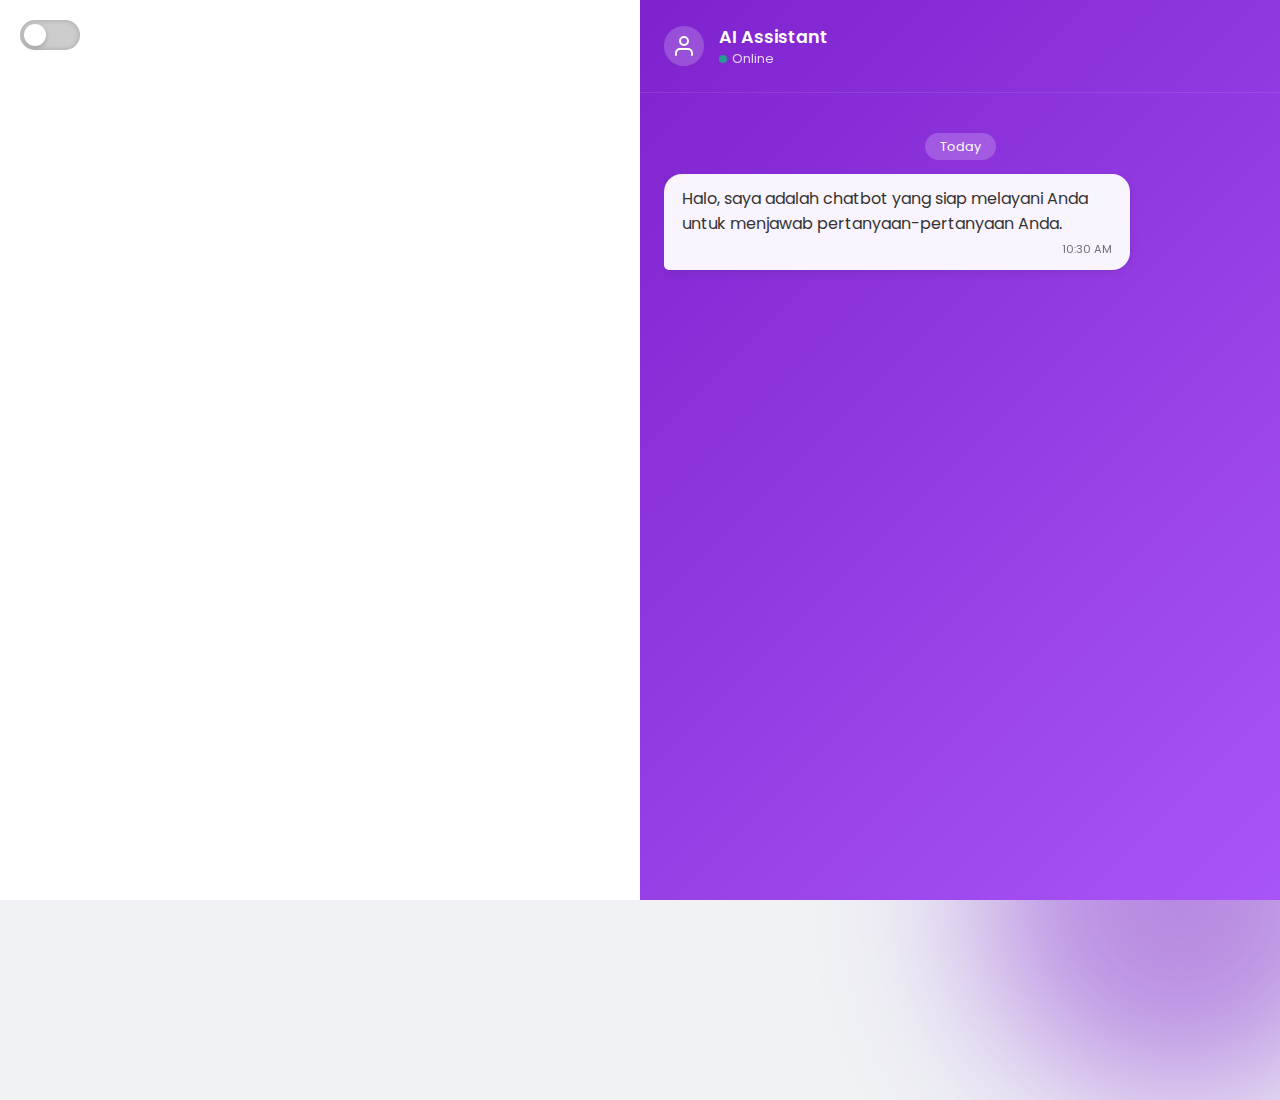
==== index.html @ d6a4fe40 "index.html" ====
<!DOCTYPE html>
<html lang="en">
<head>
    <meta charset="UTF-8">
    <meta name="viewport" content="width=device-width, initial-scale=1.0">
    <title>Modern AI ChatBot</title>
    <link rel="stylesheet" href="public/css/chatbot.css">
    <link href="https://fonts.googleapis.com/css2?family=Poppins:wght@300;400;500;600;700&display=swap" rel="stylesheet">
</head>
<body class="light-mode">
    <!-- Background decorations -->
    <div class="bg-decoration-1"></div>
    <div class="bg-decoration-2"></div>
    <div class="bg-decoration-3"></div>
    
    <div class="container">
        <div class="left-panel">
            <!-- Left panel content (hidden on mobile) -->
            <div class="theme-toggle-container">
                <label class="theme-toggle">
                    <input type="checkbox" id="theme-toggle">
                    <span class="slider round"></span>
                </label>
            </div>
            
            <div class="chatbot-title">
                <h1>ChatBot</h1>
                <p>Integrated With <span class="ai-text">AI</span></p>
                <div class="title-decoration"></div>
            </div>
            
            <div class="navigation-buttons">
                <button class="nav-button">Apa itu RPL?</button>
                <button class="nav-button">Daftar Guru RPL</button>
                <button class="nav-button">Apa Saja Materi Yang Ada Di RPL</button>
                <button class="nav-button more-button">
                    <svg xmlns="http://www.w3.org/2000/svg" width="20" height="20" viewBox="0 0 24 24" fill="none" stroke="currentColor" stroke-width="2" stroke-linecap="round" stroke-linejoin="round">
                        <circle cx="12" cy="12" r="1"></circle>
                        <circle cx="19" cy="12" r="1"></circle>
                        <circle cx="5" cy="12" r="1"></circle>
                    </svg>
                </button>
            </div>
            
            <div class="search-container">
                <input type="text" class="search-input" placeholder="Ketik Sesuatu...">
                <button class="search-button">
                    <svg xmlns="http://www.w3.org/2000/svg" width="20" height="20" viewBox="0 0 24 24" fill="none" stroke="currentColor" stroke-width="2" stroke-linecap="round" stroke-linejoin="round">
                        <circle cx="11" cy="11" r="8"></circle>
                        <line x1="21" y1="21" x2="16.65" y2="16.65"></line>
                    </svg>
                </button>
            </div>
            
            <div class="back-button" id="desktop-back">
                <svg xmlns="http://www.w3.org/2000/svg" width="20" height="20" viewBox="0 0 24 24" fill="none" stroke="currentColor" stroke-width="2" stroke-linecap="round" stroke-linejoin="round">
                    <line x1="19" y1="12" x2="5" y2="12"></line>
                    <polyline points="12 19 5 12 12 5"></polyline>
                </svg>
                <span>Back To home page</span>
            </div>
            
            <div class="decoration-triangle"></div>
            <div class="decoration-circle"></div>
            <div class="decoration-dots"></div>
        </div>
        
        <div class="right-panel">
            <!-- Mobile back button (only visible on mobile) -->
            <div class="mobile-back-button" id="mobile-back">
                <svg xmlns="http://www.w3.org/2000/svg" width="20" height="20" viewBox="0 0 24 24" fill="none" stroke="white" stroke-width="2" stroke-linecap="round" stroke-linejoin="round">
                    <line x1="19" y1="12" x2="5" y2="12"></line>
                    <polyline points="12 19 5 12 12 5"></polyline>
                </svg>
                <!-- <span>AI Assistant</span> -->
            </div>
            
            <div class="chat-header">
                <div class="chat-avatar">
                    <svg xmlns="http://www.w3.org/2000/svg" width="24" height="24" viewBox="0 0 24 24" fill="none" stroke="currentColor" stroke-width="2" stroke-linecap="round" stroke-linejoin="round">
                        <path d="M20 21v-2a4 4 0 0 0-4-4H8a4 4 0 0 0-4 4v2"></path>
                        <circle cx="12" cy="7" r="4"></circle>
                    </svg>
                </div>
                <div class="chat-info">
                    <div class="chat-name">AI Assistant</div>
                    <div class="chat-status">Online</div>
                </div>
            </div>
            
            <div class="chat-container">
                <div class="chat-date-divider">
                    <span>Today</span>
                </div>
                
                <div class="chat-messages" id="chat-messages">
                    <!-- Example message (will be added by JS) -->
                    <div class="message bot-message">
                        Halo, saya adalah chatbot yang siap melayani Anda untuk menjawab pertanyaan-pertanyaan Anda.
                        <div class="message-time">10:30 AM</div>
                    </div>
                </div>
                
                <div class="chat-input-container">
                    <button class="chat-option-button">
                        <svg xmlns="http://www.w3.org/2000/svg" width="20" height="20" viewBox="0 0 24 24" fill="none" stroke="currentColor" stroke-width="2" stroke-linecap="round" stroke-linejoin="round">
                            <circle cx="12" cy="12" r="10"></circle>
                            <path d="M12 8v8"></path>
                            <path d="M8 12h8"></path>
                        </svg>
                    </button>
                    <input type="text" id="mobile-user-input" class="chat-input" placeholder="Ketik Sesuatu...">
                    <button id="mobile-send-button" class="send-button">
                        <svg xmlns="http://www.w3.org/2000/svg" width="20" height="20" viewBox="0 0 24 24" fill="none" stroke="currentColor" stroke-width="2" stroke-linecap="round" stroke-linejoin="round">
                            <line x1="22" y1="2" x2="11" y2="13"></line>
                            <polygon points="22 2 15 22 11 13 2 9 22 2"></polygon>
                        </svg>
                    </button>
                </div>
            </div>
            
            <div class="chat-decoration-1"></div>
            <div class="chat-decoration-2"></div>
        </div>
    </div>
    
    <script src="public/js/script.js"></script>
    <script src="public/js/chatbot.js"></script>
</body>
</html>
---- public/css/chatbot.css ----
* {
    margin: 0;
    padding: 0;
    box-sizing: border-box;
    font-family: 'Poppins', sans-serif;
}

:root {
    --light-bg: #f0f2f5;
    --dark-bg: #121212;
    --light-panel: #ffffff;
    --dark-panel: #1e1e1e;
    --purple-primary: #7e22ce;
    --purple-secondary: #a855f7;
    --purple-light: #c084fc;
    --purple-dark: #581c87;
    --purple-gradient: linear-gradient(135deg, #7e22ce 0%, #a855f7 100%);
    --light-text: #333333;
    --dark-text: #f5f5f5;
    --light-border: #e2e8f0;
    --dark-border: #2d3748;
    --transition-speed: 0.3s;
    --shadow-light: 0 4px 20px rgba(0, 0, 0, 0.08);
    --shadow-dark: 0 4px 20px rgba(0, 0, 0, 0.25);
    --glass-bg: rgba(255, 255, 255, 0.1);
    --glass-border: rgba(255, 255, 255, 0.2);
}

body {
    height: 100vh;
    transition: background-color var(--transition-speed);
    overflow: hidden;
    position: relative;
}

body.light-mode {
    background-color: var(--light-bg);
    color: var(--light-text);
}

body.dark-mode {
    background-color: var(--dark-bg);
    color: var(--dark-text);
}

/* Background Decorations */
.bg-decoration-1,
.bg-decoration-2,
.bg-decoration-3 {
    position: absolute;
    border-radius: 50%;
    filter: blur(80px);
    z-index: -1;
    opacity: 0.5;
    transition: all var(--transition-speed);
}

.bg-decoration-1 {
    width: 300px;
    height: 300px;
    top: -100px;
    left: -100px;
    background: var(--purple-light);
}

.bg-decoration-2 {
    width: 400px;
    height: 400px;
    bottom: -200px;
    right: -100px;
    background: var(--purple-primary);
}

.bg-decoration-3 {
    width: 250px;
    height: 250px;
    top: 50%;
    left: 50%;
    transform: translate(-50%, -50%);
    background: var(--purple-secondary);
    opacity: 0.2;
}

body.dark-mode .bg-decoration-1,
body.dark-mode .bg-decoration-2,
body.dark-mode .bg-decoration-3 {
    opacity: 0.2;
}

.container {
    display: flex;
    height: 100vh;
    overflow: hidden;
    position: relative;
    z-index: 1;
}

/* Left Panel Styles */
.left-panel {
    width: 50%;
    padding: 2rem;
    position: relative;
    display: flex;
    flex-direction: column;
    transition: all var(--transition-speed);
    overflow: hidden;
}

body.light-mode .left-panel {
    background-color: var(--light-panel);
    box-shadow: var(--shadow-light);
}

body.dark-mode .left-panel {
    background-color: var(--dark-panel);
    box-shadow: var(--shadow-dark);
}

/* Theme Toggle */
.theme-toggle-container {
    position: absolute;
    top: 20px;
    left: 20px;
    z-index: 10;
}

.theme-toggle {
    position: relative;
    display: inline-block;
    width: 60px;
    height: 30px;
}

.theme-toggle input {
    opacity: 0;
    width: 0;
    height: 0;
}

.slider {
    position: absolute;
    cursor: pointer;
    top: 0;
    left: 0;
    right: 0;
    bottom: 0;
    background-color: #ccc;
    transition: .4s;
    box-shadow: inset 0 0 5px rgba(0, 0, 0, 0.2);
}

.slider:before {
    position: absolute;
    content: "";
    height: 22px;
    width: 22px;
    left: 4px;
    bottom: 4px;
    background-color: white;
    transition: .4s;
    box-shadow: 0 2px 5px rgba(0, 0, 0, 0.2);
}

input:checked + .slider {
    background-color: var(--purple-primary);
}

input:checked + .slider:before {
    transform: translateX(30px);
}

.slider.round {
    border-radius: 34px;
}

.slider.round:before {
    border-radius: 50%;
}

/* Chatbot Title */
.chatbot-title {
    margin-top: 60px;
    text-align: center;
    margin-bottom: 2.5rem;
    position: relative;
    animation: fadeIn 1s ease-in-out;
}

.chatbot-title h1 {
    font-size: 3rem;
    font-weight: 700;
    margin-bottom: 0.5rem;
    background: var(--purple-gradient);
    -webkit-background-clip: text;
    background-clip: text;
    color: transparent;
    text-shadow: 0 2px 10px rgba(126, 34, 206, 0.2);
}

.chatbot-title p {
    font-size: 1.2rem;
    font-weight: 300;
}

.ai-text {
    color: var(--purple-primary);
    font-weight: 600;
}

.title-decoration {
    width: 80px;
    height: 4px;
    background: var(--purple-gradient);
    margin: 15px auto 0;
    border-radius: 2px;
}

/* Navigation Buttons */
.navigation-buttons {
    display: flex;
    flex-wrap: wrap;
    gap: 10px;
    margin-bottom: 2rem;
    justify-content: center;
}

.nav-button {
    padding: 10px 18px;
    border-radius: 20px;
    border: none;
    font-weight: 500;
    cursor: pointer;
    transition: all 0.3s ease;
    box-shadow: 0 2px 5px rgba(0, 0, 0, 0.05);
}

body.light-mode .nav-button {
    background-color: #f5f7fa;
    color: var(--light-text);
    border: 1px solid var(--light-border);
}

body.dark-mode .nav-button {
    background-color: #2d3748;
    color: var(--dark-text);
    border: 1px solid var(--dark-border);
}

.nav-button:hover, .nav-button.active {
    background: var(--purple-gradient);
    color: white;
    transform: translateY(-2px);
    box-shadow: 0 5px 15px rgba(126, 34, 206, 0.3);
    border-color: transparent;
}

.more-button {
    width: 40px;
    height: 40px;
    border-radius: 50%;
    display: flex;
    align-items: center;
    justify-content: center;
    padding: 0;
}

/* Search Container */
.search-container {
    display: flex;
    margin-bottom: 2rem;
    position: relative;
    animation: slideIn 0.5s ease-in-out;
}

.search-input {
    width: 100%;
    padding: 14px 45px 14px 20px;
    border-radius: 25px;
    border: none;
    font-size: 1rem;
    transition: all 0.3s ease;
    box-shadow: 0 2px 10px rgba(0, 0, 0, 0.05);
}

body.light-mode .search-input {
    background-color: #f5f7fa;
    color: var(--light-text);
    border: 1px solid var(--light-border);
}

body.dark-mode .search-input {
    background-color: #2d3748;
    color: var(--dark-text);
    border: 1px solid var(--dark-border);
}

.search-input:focus {
    outline: none;
    box-shadow: 0 0 0 2px var(--purple-light);
    transform: translateY(-2px);
}

.search-button {
    position: absolute;
    right: 15px;
    top: 50%;
    transform: translateY(-50%);
    background: none;
    border: none;
    cursor: pointer;
    color: inherit;
    transition: all 0.3s ease;
}

.search-button:hover {
    color: var(--purple-primary);
}

/* Features Container */
.features-container {
    display: flex;
    justify-content: space-between;
    margin-bottom: 2rem;
    gap: 15px;
}

.feature-card {
    flex: 1;
    padding: 15px;
    border-radius: 15px;
    display: flex;
    flex-direction: column;
    align-items: center;
    justify-content: center;
    text-align: center;
    transition: all 0.3s ease;
    cursor: pointer;
}

body.light-mode .feature-card {
    background-color: #f5f7fa;
    border: 1px solid var(--light-border);
}

body.dark-mode .feature-card {
    background-color: #2d3748;
    border: 1px solid var(--dark-border);
}

.feature-card:hover {
    transform: translateY(-5px);
    box-shadow: 0 10px 20px rgba(0, 0, 0, 0.1);
    background: var(--purple-gradient);
    color: white;
    border-color: transparent;
}

.feature-icon {
    font-size: 1.5rem;
    margin-bottom: 8px;
}

.feature-text {
    font-size: 0.85rem;
    font-weight: 500;
}

/* Back Button */
.back-button {
    display: flex;
    align-items: center;
    gap: 10px;
    cursor: pointer;
    transition: all 0.3s ease;
    margin-top: auto;
    animation: fadeIn 1s ease-in-out;
    padding: 10px;
    border-radius: 10px;
    width: fit-content;
}

body.light-mode .back-button {
    background-color: #f5f7fa;
    border: 1px solid var(--light-border);
}

body.dark-mode .back-button {
    background-color: #2d3748;
    border: 1px solid var(--dark-border);
}

.back-button:hover {
    color: var(--purple-primary);
    transform: translateX(-5px);
    box-shadow: 0 2px 10px rgba(0, 0, 0, 0.1);
}

/* Decoration Elements */
.decoration-triangle {
    position: absolute;
    bottom: 0;
    left: 0;
    width: 150px;
    height: 150px;
    background: var(--purple-gradient);
    clip-path: polygon(0 100%, 100% 100%, 0 0);
    z-index: -1;
    opacity: 0.8;
}

.decoration-circle {
    position: absolute;
    top: 20%;
    right: 10%;
    width: 100px;
    height: 100px;
    border-radius: 50%;
    background: var(--purple-gradient);
    opacity: 0.1;
    z-index: -1;
}

.decoration-dots {
    position: absolute;
    bottom: 20%;
    right: 15%;
    width: 120px;
    height: 60px;
    background-image: radial-gradient(circle, var(--purple-primary) 2px, transparent 2px);
    background-size: 15px 15px;
    opacity: 0.2;
    z-index: -1;
}

/* Right Panel Styles */
.right-panel {
    width: 50%;
    background: var(--purple-gradient);
    display: flex;
    flex-direction: column;
    position: relative;
    overflow: hidden;
}

.chat-header {
    display: flex;
    align-items: center;
    padding: 1.5rem;
    border-bottom: 1px solid rgba(255, 255, 255, 0.1);
    color: white;
}

.chat-avatar {
    width: 40px;
    height: 40px;
    border-radius: 50%;
    background-color: rgba(255, 255, 255, 0.2);
    display: flex;
    align-items: center;
    justify-content: center;
    margin-right: 15px;
}

.chat-info {
    flex: 1;
}

.chat-name {
    font-weight: 600;
    font-size: 1.1rem;
}

.chat-status {
    font-size: 0.8rem;
    opacity: 0.8;
    display: flex;
    align-items: center;
}

.chat-status::before {
    content: "";
    display: inline-block;
    width: 8px;
    height: 8px;
    background-color: #10b981;
    border-radius: 50%;
    margin-right: 5px;
}

.chat-container {
    flex: 1;
    display: flex;
    flex-direction: column;
    padding: 1.5rem;
    overflow: hidden;
    position: relative;
}

.chat-date-divider {
    text-align: center;
    margin: 1rem 0;
    position: relative;
}

.chat-date-divider span {
    background-color: rgba(255, 255, 255, 0.2);
    color: white;
    font-size: 0.8rem;
    padding: 5px 15px;
    border-radius: 15px;
}

.chat-messages {
    flex: 1;
    overflow-y: auto;
    padding-right: 10px;
    display: flex;
    flex-direction: column;
    gap: 15px;
    scrollbar-width: thin;
    scrollbar-color: rgba(255, 255, 255, 0.3) transparent;
}

.chat-messages::-webkit-scrollbar {
    width: 5px;
}

.chat-messages::-webkit-scrollbar-track {
    background: transparent;
}

.chat-messages::-webkit-scrollbar-thumb {
    background-color: rgba(255, 255, 255, 0.3);
    border-radius: 10px;
}

.message {
    max-width: 80%;
    padding: 12px 18px;
    border-radius: 18px;
    animation: messageAppear 0.3s ease-in-out;
    word-wrap: break-word;
    position: relative;
    box-shadow: 0 2px 10px rgba(0, 0, 0, 0.1);
}

.bot-message {
    align-self: flex-start;
    background-color: rgba(255, 255, 255, 0.95);
    color: #333;
    border-bottom-left-radius: 5px;
}

.user-message {
    align-self: flex-end;
    background-color: rgba(0, 0, 0, 0.3);
    color: white;
    border-bottom-right-radius: 5px;
}

.message-time {
    font-size: 0.7rem;
    opacity: 0.7;
    margin-top: 5px;
    text-align: right;
}

.chat-input-container {
    display: flex;
    margin-top: 1rem;
    position: relative;
    background-color: rgba(255, 255, 255, 0.1);
    border-radius: 25px;
    padding: 5px;
    backdrop-filter: blur(10px);
    border: 1px solid rgba(255, 255, 255, 0.2);
}

.chat-option-button {
    background: none;
    border: none;
    color: white;
    padding: 10px;
    cursor: pointer;
    border-radius: 50%;
    transition: all 0.3s ease;
}

.chat-option-button:hover {
    background-color: rgba(255, 255, 255, 0.2);
}

.chat-input {
    flex: 1;
    padding: 10px 15px;
    border: none;
    background: none;
    color: white;
    font-size: 1rem;
}

.chat-input::placeholder {
    color: rgba(255, 255, 255, 0.7);
}

.chat-input:focus {
    outline: none;
}

.send-button {
    background: white;
    border: none;
    width: 40px;
    height: 40px;
    border-radius: 50%;
    display: flex;
    align-items: center;
    justify-content: center;
    cursor: pointer;
    color: var(--purple-primary);
    transition: all 0.3s ease;
    box-shadow: 0 2px 5px rgba(0, 0, 0, 0.1);
}

.send-button:hover {
    transform: scale(1.1);
    box-shadow: 0 5px 15px rgba(0, 0, 0, 0.2);
}

.send-button svg {
    transform: rotate(45deg);
}

/* Chat Decorations */
.chat-decoration-1,
.chat-decoration-2 {
    position: absolute;
    z-index: -1;
    opacity: 0.1;
}

.chat-decoration-1 {
    top: 10%;
    right: 10%;
    width: 150px;
    height: 150px;
    border-radius: 30% 70% 70% 30% / 30% 30% 70% 70%;
    background-color: white;
    animation: float 8s ease-in-out infinite;
}

.chat-decoration-2 {
    bottom: 15%;
    left: 5%;
    width: 100px;
    height: 100px;
    border-radius: 60% 40% 30% 70% / 60% 30% 70% 40%;
    background-color: white;
    animation: float 6s ease-in-out infinite alternate;
}

/* Typing Indicator */
.typing-indicator {
    display: flex;
    align-items: center;
    gap: 5px;
    padding: 12px 18px;
    background-color: rgba(255, 255, 255, 0.95);
    border-radius: 18px;
    border-bottom-left-radius: 5px;
    align-self: flex-start;
    animation: messageAppear 0.3s ease-in-out;
    box-shadow: 0 2px 10px rgba(0, 0, 0, 0.1);
}

.typing-dot {
    width: 8px;
    height: 8px;
    background-color: var(--purple-primary);
    border-radius: 50%;
    animation: typingAnimation 1s infinite ease-in-out;
}

.typing-dot:nth-child(1) {
    animation-delay: 0s;
}

.typing-dot:nth-child(2) {
    animation-delay: 0.2s;
}

.typing-dot:nth-child(3) {
    animation-delay: 0.4s;
}

/* Mobile back button */
.mobile-back-button {
    display: none;
    align-items: center;
    gap: 10px;
    padding: 15px;
    color: white;
    font-weight: 500;
    cursor: pointer;
    position: absolute;
    top: 0;
    left: 0;
    z-index: 20;
}

.mobile-back-button svg {
    width: 20px;
    height: 20px;
}

/* Animations */
@keyframes fadeIn {
    from {
        opacity: 0;
    }
    to {
        opacity: 1;
    }
}

@keyframes slideIn {
    from {
        transform: translateY(20px);
        opacity: 0;
    }
    to {
        transform: translateY(0);
        opacity: 1;
    }
}

@keyframes messageAppear {
    from {
        transform: translateY(10px);
        opacity: 0;
    }
    to {
        transform: translateY(0);
        opacity: 1;
    }
}

@keyframes typingAnimation {
    0%, 100% {
        transform: translateY(0);
    }
    50% {
        transform: translateY(-5px);
    }
}

@keyframes float {
    0% {
        transform: translate(0, 0) rotate(0deg);
    }
    50% {
        transform: translate(15px, 15px) rotate(5deg);
    }
    100% {
        transform: translate(0, 0) rotate(0deg);
    }
}

/* Responsive Design */
@media (min-width: 1024px) {
    .chat-input-container {
      display: none;
    }
  }

@media (max-width: 1200px) {
    .chatbot-title h1 {
        font-size: 2.5rem;
    }
    
    .features-container {
        flex-wrap: wrap;
    }
    
    .feature-card {
        min-width: 120px;
    }

    .chat-input-container {
        display: hidden;
    }
}

/* Mobile Responsive Design */
@media (max-width: 992px) {
    .container {
        flex-direction: column;
    }
    
    body {
        background: var(--purple-gradient);
        overflow: hidden;
    }
    
    .left-panel {
        display: none; /* Hide the left panel completely on mobile */
    }
    
    .right-panel {
        width: 100%;
        height: 100vh;
        box-shadow: none;
    }
    
    /* Show mobile back button */
    .mobile-back-button {
        display: flex;
        top: 15px;
        left: 15px;
    }
    
    /* Adjust chat header to center it more like the prototype */
    .chat-header {
        padding: 1rem 1rem 1rem 60px;
        justify-content: center;
        border-bottom: none;
    }
    
    .chat-container {
        padding: 1rem;
        height: calc(100vh - 70px);
        justify-content: flex-end;
    }
    
    .chat-input-container {
        position: fixed;
        bottom: 15px;
        left: 15px;
        right: 15px;
        background-color: rgba(60, 13, 94, 0.3);
        backdrop-filter: blur(10px);
        border: 1px solid rgba(255, 255, 255, 0.1);
        box-shadow: 0 5px 15px rgba(0, 0, 0, 0.2);
        z-index: 100;
        display: flex;
    }
    
    .chat-input {
        flex: 1;
        background-color: rgba(60, 13, 94, 0.6);
        border-radius: 20px;
        color: white;
        padding: 12px 20px;
        margin-right: 8px;
    }
    
    .chat-input::placeholder {
        color: rgba(255, 255, 255, 0.6);
    }
    
    .send-button {
        min-width: 40px;
        background-color: white;
        color: var(--purple-primary);
    }
    
    .chat-messages {
        padding-bottom: 70px; /* Make room for fixed input container */
        gap: 20px;
    }
    
    /* Adjust message bubbles to match the prototype */
    .bot-message {
        background-color: rgba(255, 255, 255, 0.9);
        border-radius: 15px;
        border-bottom-left-radius: 5px;
        max-width: 85%;
        box-shadow: 0 2px 10px rgba(0, 0, 0, 0.1);
    }
    
    .user-message {
        background-color: rgba(60, 13, 94, 0.6);
        border-radius: 15px;
        border-bottom-right-radius: 5px;
        max-width: 85%;
    }
}

/* iPhone and smaller devices - further refinements */
@media (max-width: 576px) {
    .mobile-back-button {
        padding: 12px;
        top: 10px;
        left: 10px;
    }
    
    .chat-header {
        padding: 0.75rem 0.75rem 0.75rem 50px;
    }
    
    .chat-input-container {
        bottom: 10px;
        left: 10px;
        right: 10px;
        padding: 6px 10px;
    }
    
    .chat-input {
        padding: 10px 15px;
        font-size: 0.95rem;
    }
    
    .send-button {
        width: 40px;
        height: 40px;
        min-width: 40px;
    }
    
    /* Adjust bg decorations to be less intrusive on small screens */
    .chat-decoration-1, 
    .chat-decoration-2 {
        opacity: 0.05;
    }
    
    /* Ensure message containers don't become too wide */
    .bot-message, 
    .user-message {
        max-width: 90%;
    }
}

/* For very small devices and old phones */
@media (max-width: 360px) {
    .mobile-back-button {
        padding: 8px;
        top: 8px;
        left: 8px;
    }
    
    .chat-header {
        padding: 0.5rem 0.5rem 0.5rem 40px;
    }
    
    .chat-input-container {
        bottom: 8px;
        left: 8px;
        right: 8px;
        padding: 4px 8px;
    }
    
    .chat-input {
        padding: 8px 12px;
        font-size: 0.9rem;
    }
    
    .send-button {
        width: 36px;
        height: 36px;
        min-width: 36px;
    }
    
    /* Make text slightly smaller on very small screens */
    .message {
        font-size: 0.9rem;
    }
    
    .chat-name {
        font-size: 1rem;
    }
}

/* Fix for specific device orientation issues */
@media (max-height: 600px) and (orientation: landscape) {
    .chat-header {
        padding: 0.5rem;
    }
    
    .mobile-back-button {
        top: 5px;
        left: 5px;
    }
    
    .chat-input-container {
        bottom: 5px;
    }
    
    /* Reduce padding to fit more content */
    .chat-container {
        padding: 0.5rem;
    }
}

/* Fix ID duplicates - ensure mobile inputs work correctly */
@media (min-width: 993px) {
    #mobile-user-input, #mobile-send-button {
        display: none;
    }
}

@media (max-width: 992px) {
    #user-input, #send-button {
        display: block;
    }
}
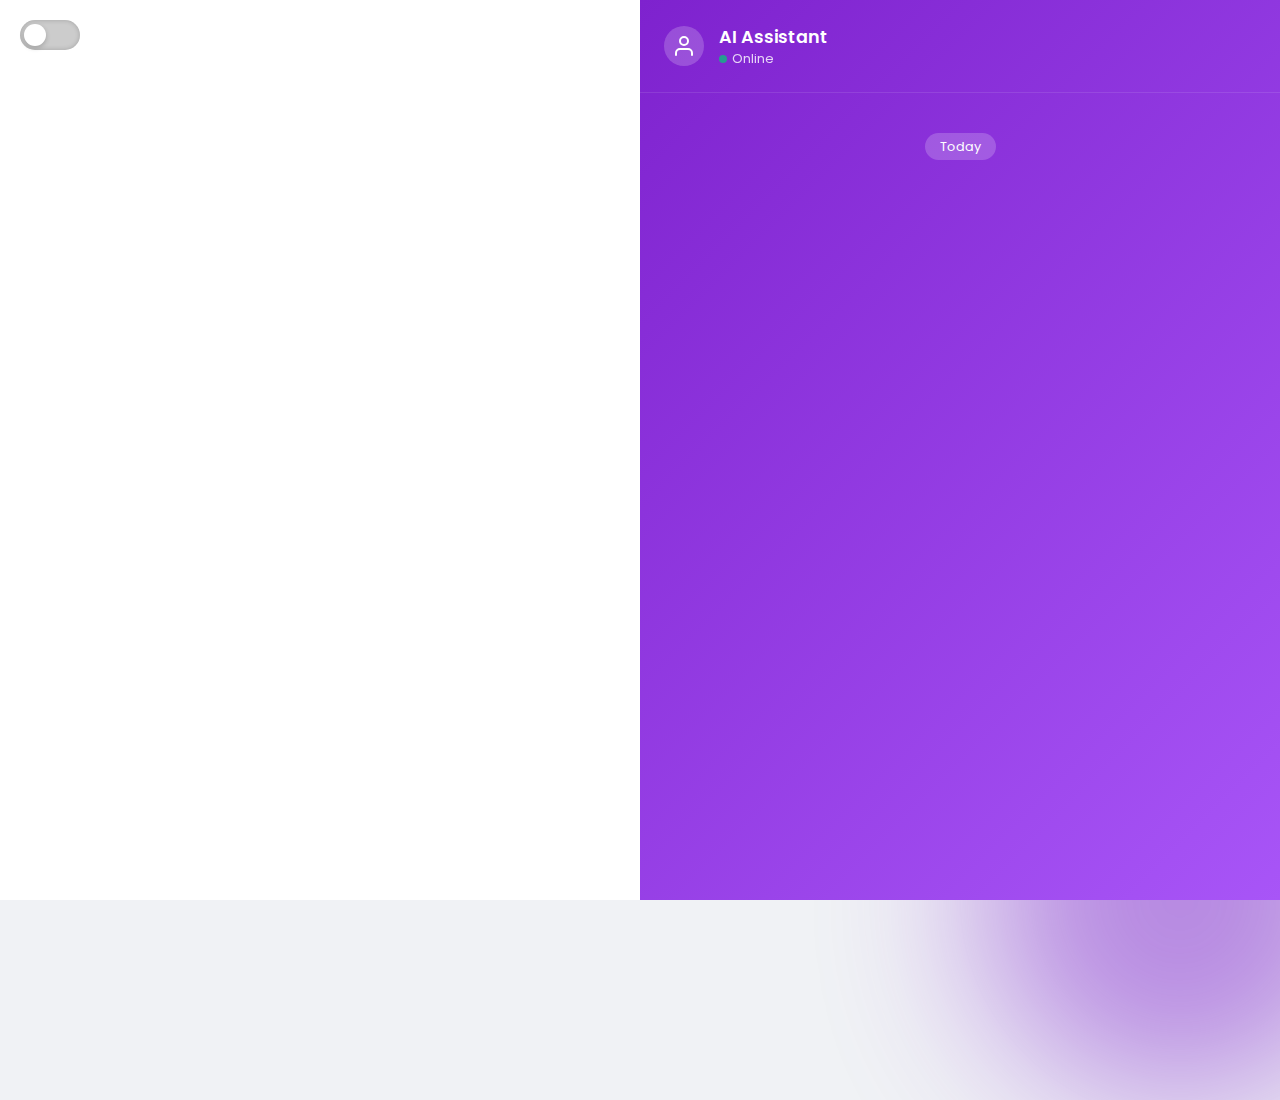
==== commit d37bdb8c: "Update index.html" ====
--- a/index.html
+++ b/index.html
@@ -3,7 +3,7 @@
 <head>
     <meta charset="UTF-8">
     <meta name="viewport" content="width=device-width, initial-scale=1.0">
-    <title>Modern AI ChatBot</title>
+    <title>ChatBot - RPL</title>
     <link rel="stylesheet" href="public/css/chatbot.css">
     <link href="https://fonts.googleapis.com/css2?family=Poppins:wght@300;400;500;600;700&display=swap" rel="stylesheet">
 </head>
@@ -95,10 +95,10 @@
                 
                 <div class="chat-messages" id="chat-messages">
                     <!-- Example message (will be added by JS) -->
-                    <div class="message bot-message">
+<!--                     <div class="message bot-message">
                         Halo, saya adalah chatbot yang siap melayani Anda untuk menjawab pertanyaan-pertanyaan Anda.
                         <div class="message-time">10:30 AM</div>
-                    </div>
+                    </div> -->
                 </div>
                 
                 <div class="chat-input-container">
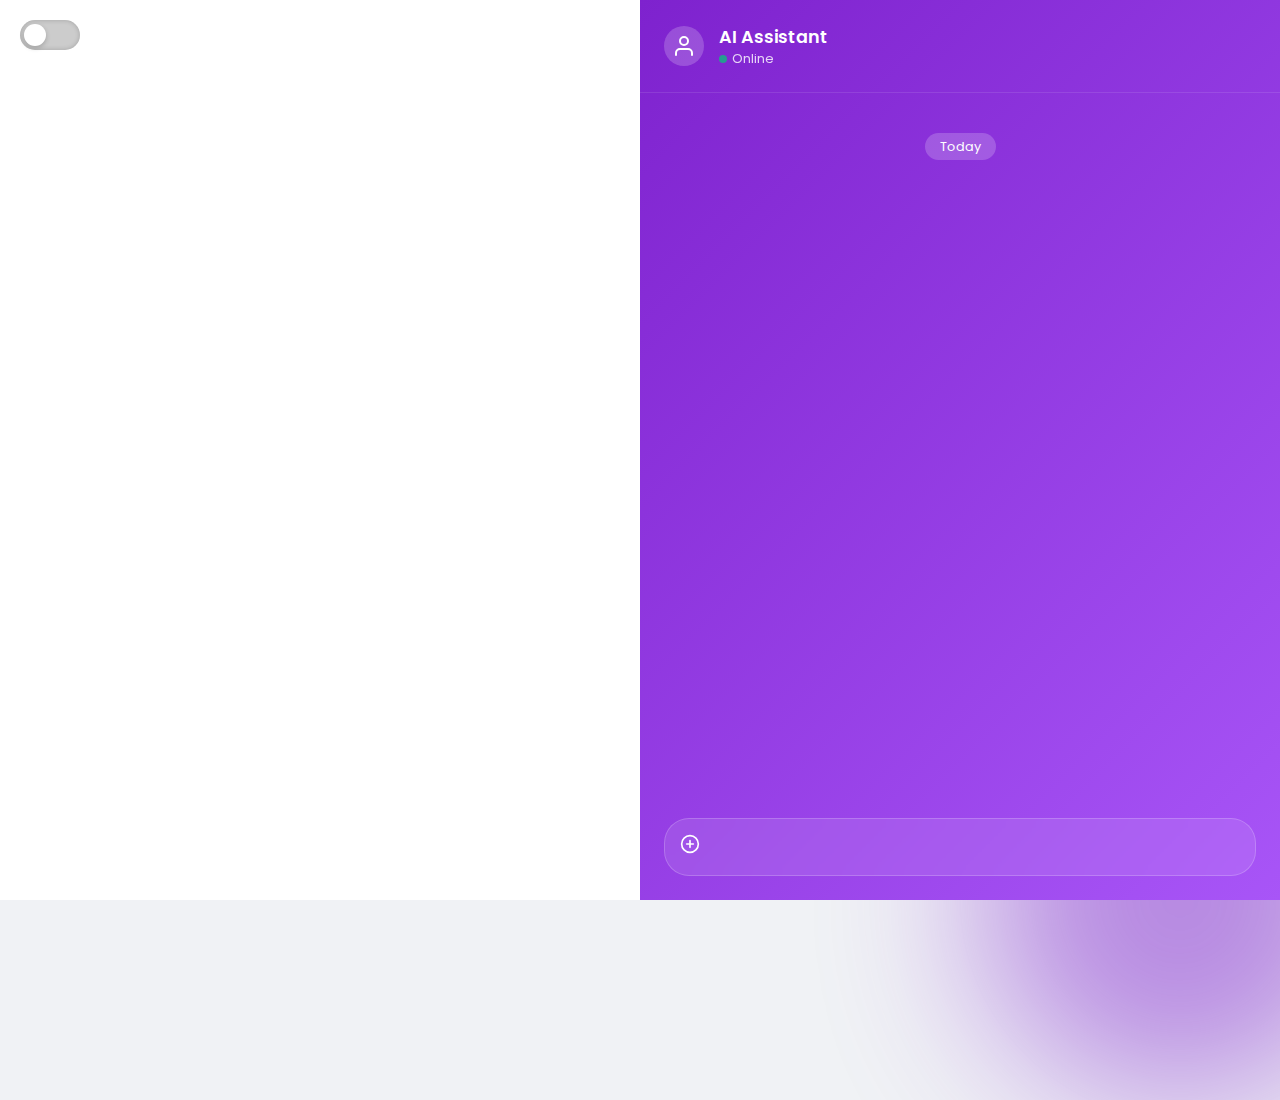
==== commit 179f12af: "Update index.html" ====
--- a/index.html
+++ b/index.html
@@ -3,6 +3,8 @@
 <head>
     <meta charset="UTF-8">
     <meta name="viewport" content="width=device-width, initial-scale=1.0">
+    <meta name="viewport" content="width=device-width, initial-scale=1.0, maximum-scale=1.0, user-scalable=no">
+    <meta name="apple-mobile-web-app-capable" content="yes">
     <title>ChatBot - RPL</title>
     <link rel="stylesheet" href="public/css/chatbot.css">
     <link href="https://fonts.googleapis.com/css2?family=Poppins:wght@300;400;500;600;700&display=swap" rel="stylesheet">
@@ -95,7 +97,7 @@
                 
                 <div class="chat-messages" id="chat-messages">
                     <!-- Example message (will be added by JS) -->
-<!--                     <div class="message bot-message">
+                    <!-- <div class="message bot-message">
                         Halo, saya adalah chatbot yang siap melayani Anda untuk menjawab pertanyaan-pertanyaan Anda.
                         <div class="message-time">10:30 AM</div>
                     </div> -->
--- a/public/css/chatbot.css
+++ b/public/css/chatbot.css
@@ -766,13 +766,7 @@
     }
 }
 
-/* Responsive Design */
-@media (min-width: 1024px) {
-    .chat-input-container {
-      display: none;
-    }
-  }
-
+/* Enhanced Mobile Responsive Design */
 @media (max-width: 1200px) {
     .chatbot-title h1 {
         font-size: 2.5rem;
@@ -785,13 +779,9 @@
     .feature-card {
         min-width: 120px;
     }
-
-    .chat-input-container {
-        display: hidden;
-    }
-}
-
-/* Mobile Responsive Design */
+}
+
+/* Mobile and Tablet Responsive Design - Combined for consistency */
 @media (max-width: 992px) {
     .container {
         flex-direction: column;
@@ -799,17 +789,27 @@
     
     body {
         background: var(--purple-gradient);
+        /* Critical fix: Allow body to scroll when keyboard appears */
+        position: fixed;
+        width: 100%;
+        height: 100%;
         overflow: hidden;
     }
     
     .left-panel {
-        display: none; /* Hide the left panel completely on mobile */
+        display: none; /* Hide the left panel completely on mobile and tablet */
     }
     
     .right-panel {
         width: 100%;
         height: 100vh;
         box-shadow: none;
+        /* Critical fix: Make chat panel flexible when keyboard appears */
+        position: absolute;
+        top: 0;
+        bottom: 0;
+        left: 0;
+        right: 0;
     }
     
     /* Show mobile back button */
@@ -819,21 +819,34 @@
         left: 15px;
     }
     
-    /* Adjust chat header to center it more like the prototype */
+    /* Adjust chat header */
     .chat-header {
         padding: 1rem 1rem 1rem 60px;
         justify-content: center;
         border-bottom: none;
+        position: absolute;
+        top: 0;
+        left: 0;
+        right: 0;
+        z-index: 10;
     }
     
     .chat-container {
+        /* Critical fixes for mobile keyboard */
         padding: 1rem;
-        height: calc(100vh - 70px);
-        justify-content: flex-end;
+        padding-top: 70px; /* Space for header */
+        height: 100%;
+        position: absolute;
+        top: 0;
+        bottom: 0;
+        left: 0;
+        right: 0;
+        display: flex;
+        flex-direction: column;
     }
     
     .chat-input-container {
-        position: fixed;
+        position: absolute;
         bottom: 15px;
         left: 15px;
         right: 15px;
@@ -845,6 +858,31 @@
         display: flex;
     }
     
+    .chat-messages {
+        /* Critical fix: Make messages container flexible and scrollable */
+        flex: 1;
+        overflow-y: auto;
+        padding-bottom: 70px; /* Space for input */
+        gap: 20px;
+        -webkit-overflow-scrolling: touch; /* Smooth scrolling on iOS */
+    }
+    
+    /* Adjust message bubbles */
+    .bot-message {
+        background-color: rgba(255, 255, 255, 0.9);
+        border-radius: 15px;
+        border-bottom-left-radius: 5px;
+        max-width: 85%;
+        box-shadow: 0 2px 10px rgba(0, 0, 0, 0.1);
+    }
+    
+    .user-message {
+        background-color: rgba(60, 13, 94, 0.6);
+        border-radius: 15px;
+        border-bottom-right-radius: 5px;
+        max-width: 85%;
+    }
+    
     .chat-input {
         flex: 1;
         background-color: rgba(60, 13, 94, 0.6);
@@ -863,30 +901,41 @@
         background-color: white;
         color: var(--purple-primary);
     }
-    
-    .chat-messages {
-        padding-bottom: 70px; /* Make room for fixed input container */
-        gap: 20px;
-    }
-    
-    /* Adjust message bubbles to match the prototype */
-    .bot-message {
-        background-color: rgba(255, 255, 255, 0.9);
-        border-radius: 15px;
-        border-bottom-left-radius: 5px;
-        max-width: 85%;
-        box-shadow: 0 2px 10px rgba(0, 0, 0, 0.1);
-    }
-    
-    .user-message {
-        background-color: rgba(60, 13, 94, 0.6);
-        border-radius: 15px;
-        border-bottom-right-radius: 5px;
-        max-width: 85%;
-    }
-}
-
-/* iPhone and smaller devices - further refinements */
+}
+
+/* Tablet-specific minor adjustments while maintaining mobile layout */
+@media (min-width: 768px) and (max-width: 992px) {
+    /* Just a few size adjustments for tablet comfort while keeping mobile layout */
+    .chat-header {
+        padding: 1.25rem 1.25rem 1.25rem 65px;
+    }
+    
+    .chat-input-container {
+        bottom: 20px;
+        left: 20px;
+        right: 20px;
+        padding: 8px 12px;
+    }
+    
+    .chat-input {
+        padding: 14px 22px;
+        font-size: 1rem;
+    }
+    
+    .send-button {
+        width: 45px;
+        height: 45px;
+        min-width: 45px;
+    }
+    
+    /* Slightly increase bubble size on tablets */
+    .message {
+        max-width: 75%;
+        padding: 14px 20px;
+    }
+}
+
+/* Small phones - further refinements */
 @media (max-width: 576px) {
     .mobile-back-button {
         padding: 12px;
@@ -905,18 +954,13 @@
         padding: 6px 10px;
     }
     
+    /* Ensure input remains visible when keyboard is shown */
     .chat-input {
         padding: 10px 15px;
         font-size: 0.95rem;
     }
     
-    .send-button {
-        width: 40px;
-        height: 40px;
-        min-width: 40px;
-    }
-    
-    /* Adjust bg decorations to be less intrusive on small screens */
+    /* Reduce decorations to improve performance */
     .chat-decoration-1, 
     .chat-decoration-2 {
         opacity: 0.05;
@@ -929,7 +973,7 @@
     }
 }
 
-/* For very small devices and old phones */
+/* Very small devices and old phones */
 @media (max-width: 360px) {
     .mobile-back-button {
         padding: 8px;
@@ -948,17 +992,6 @@
         padding: 4px 8px;
     }
     
-    .chat-input {
-        padding: 8px 12px;
-        font-size: 0.9rem;
-    }
-    
-    .send-button {
-        width: 36px;
-        height: 36px;
-        min-width: 36px;
-    }
-    
     /* Make text slightly smaller on very small screens */
     .message {
         font-size: 0.9rem;
@@ -984,13 +1017,37 @@
         bottom: 5px;
     }
     
-    /* Reduce padding to fit more content */
     .chat-container {
-        padding: 0.5rem;
-    }
-}
-
-/* Fix ID duplicates - ensure mobile inputs work correctly */
+        padding-top: 50px; /* Smaller header space in landscape */
+    }
+}
+
+/* Additional fixes for iOS keyboard behavior */
+@supports (-webkit-touch-callout: none) {
+    /* iOS-specific fixes */
+    body {
+        height: -webkit-fill-available;
+    }
+    
+    .chat-container {
+        height: -webkit-fill-available;
+    }
+    
+    /* Fix for viewport units on iOS */
+    .right-panel {
+        height: -webkit-fill-available;
+    }
+}
+
+/* Fix for viewport height issues on Chrome Android */
+@supports not (-webkit-touch-callout: none) {
+    /* Android-specific fixes */
+    .chat-container {
+        height: 100vh;
+    }
+}
+
+/* Ensure correct functionality of inputs across devices */
 @media (min-width: 993px) {
     #mobile-user-input, #mobile-send-button {
         display: none;
@@ -1001,4 +1058,4 @@
     #user-input, #send-button {
         display: block;
     }
-}+}
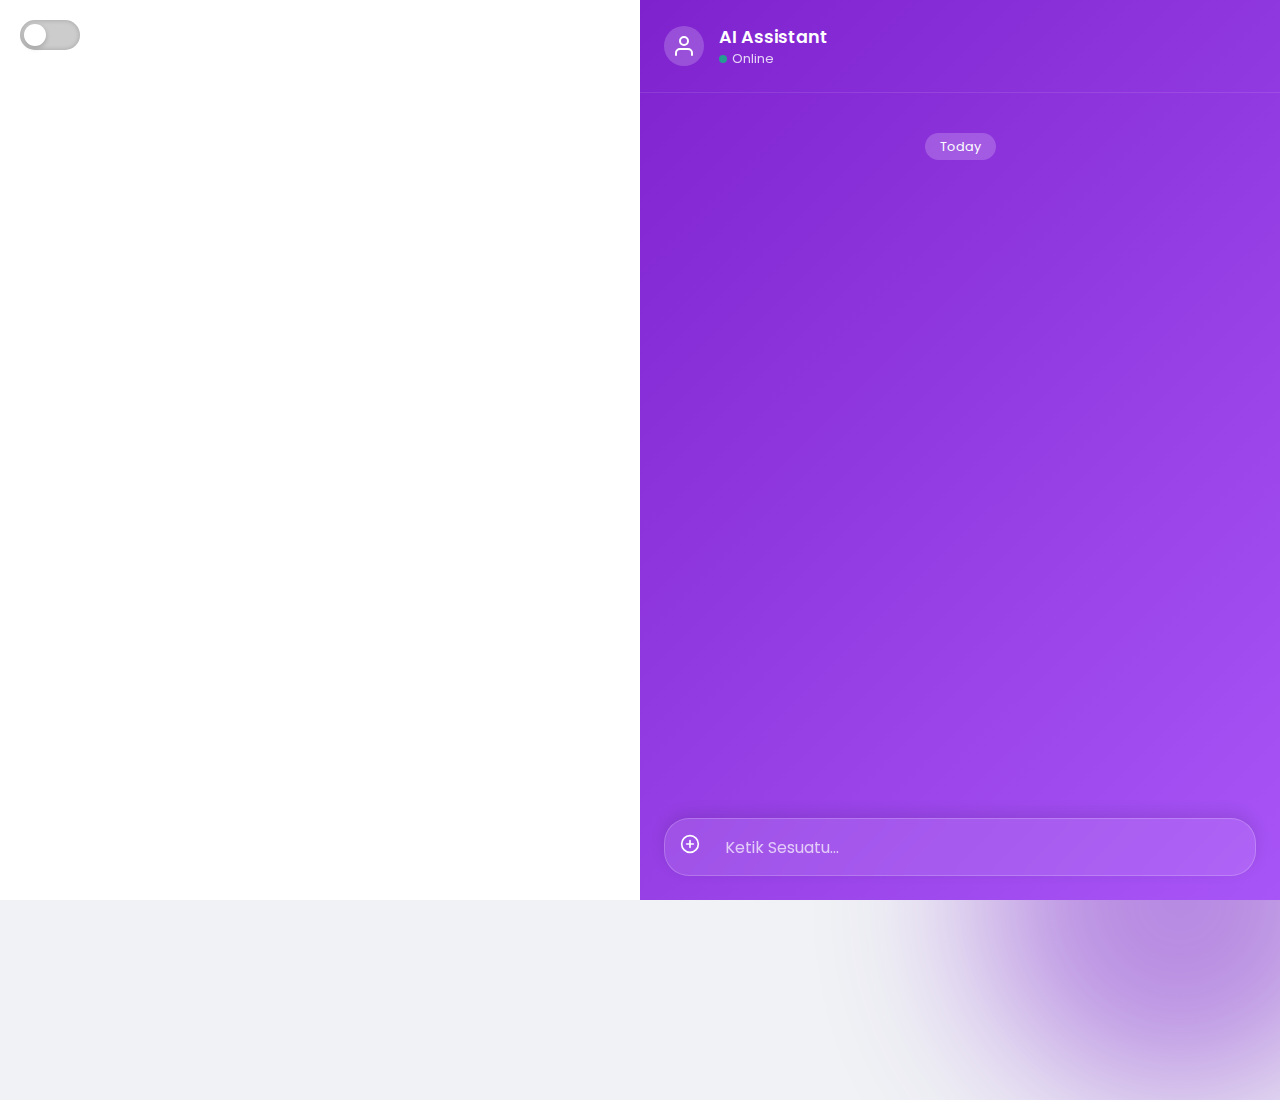
==== commit bcd6384f: "Update index.html" ====
--- a/index.html
+++ b/index.html
@@ -112,12 +112,12 @@
                         </svg>
                     </button>
                     <input type="text" id="mobile-user-input" class="chat-input" placeholder="Ketik Sesuatu...">
-                    <button id="mobile-send-button" class="send-button">
+<!--                     <button id="mobile-send-button" class="send-button">
                         <svg xmlns="http://www.w3.org/2000/svg" width="20" height="20" viewBox="0 0 24 24" fill="none" stroke="currentColor" stroke-width="2" stroke-linecap="round" stroke-linejoin="round">
                             <line x1="22" y1="2" x2="11" y2="13"></line>
                             <polygon points="22 2 15 22 11 13 2 9 22 2"></polygon>
                         </svg>
-                    </button>
+                    </button> -->
                 </div>
             </div>
             
--- a/public/css/chatbot.css
+++ b/public/css/chatbot.css
@@ -6,6 +6,7 @@
 }
 
 :root {
+    --vh: 1vh;
     --light-bg: #f0f2f5;
     --dark-bg: #121212;
     --light-panel: #ffffff;
@@ -494,6 +495,7 @@
     padding: 1.5rem;
     overflow: hidden;
     position: relative;
+    z-index: 1; 
 }
 
 .chat-date-divider {
@@ -514,11 +516,14 @@
     flex: 1;
     overflow-y: auto;
     padding-right: 10px;
+    padding-bottom: 80px;
     display: flex;
     flex-direction: column;
     gap: 15px;
     scrollbar-width: thin;
     scrollbar-color: rgba(255, 255, 255, 0.3) transparent;
+    position: relative;
+    z-index: 5;
 }
 
 .chat-messages::-webkit-scrollbar {
@@ -535,13 +540,14 @@
 }
 
 .message {
-    max-width: 80%;
-    padding: 12px 18px;
+    max-width: 90%;
+    padding: 15px 20px;
     border-radius: 18px;
     animation: messageAppear 0.3s ease-in-out;
     word-wrap: break-word;
     position: relative;
     box-shadow: 0 2px 10px rgba(0, 0, 0, 0.1);
+    z-index: 10;
 }
 
 .bot-message {
@@ -549,6 +555,9 @@
     background-color: rgba(255, 255, 255, 0.95);
     color: #333;
     border-bottom-left-radius: 5px;
+    width: auto; 
+    min-width: 150px; 
+    z-index: 10;
 }
 
 .user-message {
@@ -556,6 +565,9 @@
     background-color: rgba(0, 0, 0, 0.3);
     color: white;
     border-bottom-right-radius: 5px;
+    width: auto;
+    min-width: 150px;
+    z-index: 10;
 }
 
 .message-time {
@@ -568,12 +580,17 @@
 .chat-input-container {
     display: flex;
     margin-top: 1rem;
-    position: relative;
     background-color: rgba(255, 255, 255, 0.1);
     border-radius: 25px;
     padding: 5px;
     backdrop-filter: blur(10px);
     border: 1px solid rgba(255, 255, 255, 0.2);
+    z-index: 1000; 
+    position: sticky;
+    bottom: 0;
+    left: 0;
+    right: 0;
+    box-shadow: 0 -5px 15px rgba(0, 0, 0, 0.1);
 }
 
 .chat-option-button {
@@ -766,7 +783,7 @@
     }
 }
 
-/* Enhanced Mobile Responsive Design */
+/* Responsive Design */
 @media (max-width: 1200px) {
     .chatbot-title h1 {
         font-size: 2.5rem;
@@ -781,7 +798,7 @@
     }
 }
 
-/* Mobile and Tablet Responsive Design - Combined for consistency */
+/* Mobile Responsive Design */
 @media (max-width: 992px) {
     .container {
         flex-direction: column;
@@ -789,273 +806,244 @@
     
     body {
         background: var(--purple-gradient);
-        /* Critical fix: Allow body to scroll when keyboard appears */
-        position: fixed;
+        position: relative;
+    }
+    
+    .left-panel, .right-panel {
         width: 100%;
-        height: 100%;
-        overflow: hidden;
+        height: 100vh;
     }
     
     .left-panel {
-        display: none; /* Hide the left panel completely on mobile and tablet */
+        display: none; /* Hide the left panel completely on mobile */
     }
     
     .right-panel {
         width: 100%;
         height: 100vh;
-        box-shadow: none;
-        /* Critical fix: Make chat panel flexible when keyboard appears */
-        position: absolute;
-        top: 0;
-        bottom: 0;
-        left: 0;
-        right: 0;
-    }
-    
-    /* Show mobile back button */
-    .mobile-back-button {
-        display: flex;
-        top: 15px;
-        left: 15px;
-    }
-    
-    /* Adjust chat header */
+        position: relative;
+        z-index: 1;
+    }
+    
     .chat-header {
-        padding: 1rem 1rem 1rem 60px;
-        justify-content: center;
-        border-bottom: none;
-        position: absolute;
-        top: 0;
-        left: 0;
-        right: 0;
-        z-index: 10;
+        padding: 1rem;
     }
     
     .chat-container {
-        /* Critical fixes for mobile keyboard */
-        padding: 1rem;
-        padding-top: 70px; /* Space for header */
-        height: 100%;
-        position: absolute;
-        top: 0;
-        bottom: 0;
-        left: 0;
-        right: 0;
-        display: flex;
-        flex-direction: column;
+        position: relative;
+        z-index: 5;
+        padding-bottom: 80px;
     }
     
     .chat-input-container {
-        position: absolute;
-        bottom: 15px;
-        left: 15px;
-        right: 15px;
-        background-color: rgba(60, 13, 94, 0.3);
-        backdrop-filter: blur(10px);
-        border: 1px solid rgba(255, 255, 255, 0.1);
-        box-shadow: 0 5px 15px rgba(0, 0, 0, 0.2);
-        z-index: 100;
-        display: flex;
-    }
-    
-    .chat-messages {
-        /* Critical fix: Make messages container flexible and scrollable */
-        flex: 1;
-        overflow-y: auto;
-        padding-bottom: 70px; /* Space for input */
-        gap: 20px;
-        -webkit-overflow-scrolling: touch; /* Smooth scrolling on iOS */
-    }
-    
-    /* Adjust message bubbles */
-    .bot-message {
-        background-color: rgba(255, 255, 255, 0.9);
-        border-radius: 15px;
-        border-bottom-left-radius: 5px;
-        max-width: 85%;
-        box-shadow: 0 2px 10px rgba(0, 0, 0, 0.1);
-    }
-    
-    .user-message {
-        background-color: rgba(60, 13, 94, 0.6);
-        border-radius: 15px;
-        border-bottom-right-radius: 5px;
-        max-width: 85%;
-    }
-    
-    .chat-input {
-        flex: 1;
-        background-color: rgba(60, 13, 94, 0.6);
-        border-radius: 20px;
-        color: white;
-        padding: 12px 20px;
-        margin-right: 8px;
-    }
-    
-    .chat-input::placeholder {
-        color: rgba(255, 255, 255, 0.6);
-    }
-    
-    .send-button {
-        min-width: 40px;
-        background-color: white;
-        color: var(--purple-primary);
-    }
-}
-
-/* Tablet-specific minor adjustments while maintaining mobile layout */
-@media (min-width: 768px) and (max-width: 992px) {
-    /* Just a few size adjustments for tablet comfort while keeping mobile layout */
-    .chat-header {
-        padding: 1.25rem 1.25rem 1.25rem 65px;
-    }
-    
-    .chat-input-container {
-        bottom: 20px;
-        left: 20px;
-        right: 20px;
-        padding: 8px 12px;
-    }
-    
-    .chat-input {
-        padding: 14px 22px;
-        font-size: 1rem;
-    }
-    
-    .send-button {
-        width: 45px;
-        height: 45px;
-        min-width: 45px;
-    }
-    
-    /* Slightly increase bubble size on tablets */
-    .message {
-        max-width: 75%;
-        padding: 14px 20px;
-    }
-}
-
-/* Small phones - further refinements */
-@media (max-width: 576px) {
-    .mobile-back-button {
-        padding: 12px;
-        top: 10px;
-        left: 10px;
-    }
-    
-    .chat-header {
-        padding: 0.75rem 0.75rem 0.75rem 50px;
-    }
-    
-    .chat-input-container {
+        position: fixed;
         bottom: 10px;
         left: 10px;
         right: 10px;
-        padding: 6px 10px;
-    }
-    
-    /* Ensure input remains visible when keyboard is shown */
-    .chat-input {
-        padding: 10px 15px;
-        font-size: 0.95rem;
-    }
-    
-    /* Reduce decorations to improve performance */
-    .chat-decoration-1, 
-    .chat-decoration-2 {
-        opacity: 0.05;
-    }
-    
-    /* Ensure message containers don't become too wide */
-    .bot-message, 
-    .user-message {
-        max-width: 90%;
-    }
-}
-
-/* Very small devices and old phones */
-@media (max-width: 360px) {
-    .mobile-back-button {
-        padding: 8px;
-        top: 8px;
-        left: 8px;
+        z-index: 2000; 
+        background-color: rgba(60, 13, 94, 0.9); 
+    }
+    
+    .chat-messages {
+        z-index: 10;
+        padding-bottom: 100px; 
+    }
+    
+    .decoration-circle, .decoration-dots, .decoration-triangle {
+        display: none;
+    }
+
+    .chat-container.keyboard-visible {
+        padding-bottom: 60px; 
+    }
+
+    .keyboard-visible .chat-input-container {
+        position: fixed;
+        bottom: 0;
+        left: 15px;
+        right: 15px;
+        z-index: 1000;
+        background-color: rgba(60, 13, 94, 0.9); 
+    }
+
+    .keyboard-visible .chat-messages {
+        padding-bottom: 80px; 
+    }
+
+    .chat-decoration-1, .chat-decoration-2, 
+    .bg-decoration-1, .bg-decoration-2, .bg-decoration-3 {
+        z-index: 1; 
+    }
+}
+
+/* iPhone and smaller devices */
+@media (max-width: 576px) {
+    body {
+        background: var(--purple-gradient);
+    }
+    
+    .container {
+        height: 100vh;
+        overflow: hidden;
+    }
+    
+    .right-panel {
+        height: 100vh;
     }
     
     .chat-header {
-        padding: 0.5rem 0.5rem 0.5rem 40px;
-    }
-    
-    .chat-input-container {
-        bottom: 8px;
-        left: 8px;
-        right: 8px;
-        padding: 4px 8px;
-    }
-    
-    /* Make text slightly smaller on very small screens */
-    .message {
-        font-size: 0.9rem;
+        padding: 0.75rem;
+        height: 60px;
+    }
+    
+    .chat-container {
+        padding: 0.75rem;
+        height: calc(100vh - 120px);
+    }
+    
+    .chat-avatar {
+        width: 35px;
+        height: 35px;
     }
     
     .chat-name {
         font-size: 1rem;
     }
-}
-
-/* Fix for specific device orientation issues */
-@media (max-height: 600px) and (orientation: landscape) {
+    
+    .message {
+        max-width: 95%; 
+        padding: 12px 16px;
+        font-size: 0.95rem;
+        margin-bottom: 8px;
+    }
+    
+    .chat-input-container {
+        bottom: 5px;
+        left: 5px;
+        right: 5px;
+    }
+    
+    .chat-input {
+        padding: 8px 10px;
+        font-size: 0.95rem;
+    }
+    
+    .send-button {
+        width: 35px;
+        height: 35px;
+        min-width: 35px;
+    }
+    
+    .chat-option-button {
+        padding: 8px;
+    }
+}
+
+/* For very small devices */
+@media (max-width: 360px) {
     .chat-header {
         padding: 0.5rem;
-    }
-    
-    .mobile-back-button {
-        top: 5px;
-        left: 5px;
+        height: 50px;
+    }
+    
+    .chat-avatar {
+        width: 30px;
+        height: 30px;
+        margin-right: 10px;
+    }
+    
+    .chat-name {
+        font-size: 0.9rem;
+    }
+    
+    .chat-status {
+        font-size: 0.7rem;
+    }
+    
+    .message {
+        max-width: 90%;
+        padding: 8px 12px;
+        font-size: 0.9rem;
+    }
+    
+    .chat-input-container {
+        padding: 3px;
+    }
+    
+    .chat-input {
+        padding: 7px 8px;
+        font-size: 0.9rem;
+    }
+    
+    .send-button {
+        width: 32px;
+        height: 32px;
+        min-width: 32px;
+    }
+}
+
+/* For iPhone SE and other extra small devices */
+@media (max-width: 320px) {
+    .chat-header {
+        padding: 0.5rem;
+    }
+    
+    .message {
+        max-width: 95%;
+        padding: 8px 10px;
+        font-size: 0.85rem;
+    }
+    
+    .chat-input {
+        padding: 6px;
+        font-size: 0.85rem;
+    }
+    
+    .send-button, .chat-option-button {
+        width: 30px;
+        height: 30px;
+        min-width: 30px;
+    }
+}
+
+/* Handle different device heights */
+@media (max-height: 700px) {
+    .chat-header {
+        padding: 0.5rem;
+        height: 50px;
+    }
+    
+    .chat-container {
+        height: calc(100vh - 110px);
+    }
+}
+
+/* For landscape orientation on mobile */
+@media (max-height: 450px) {
+    .chat-header {
+        height: 45px;
+        padding: 0.4rem;
+    }
+    
+    .chat-container {
+        height: calc(100vh - 100px);
+        padding: 0.5rem;
+    }
+    
+    .message {
+        margin-bottom: 5px;
     }
     
     .chat-input-container {
         bottom: 5px;
-    }
-    
+        left: 5px;
+        right: 5px;
+    }
+}
+
+@supports (-webkit-touch-callout: none) {
     .chat-container {
-        padding-top: 50px; /* Smaller header space in landscape */
-    }
-}
-
-/* Additional fixes for iOS keyboard behavior */
-@supports (-webkit-touch-callout: none) {
-    /* iOS-specific fixes */
-    body {
-        height: -webkit-fill-available;
-    }
-    
-    .chat-container {
-        height: -webkit-fill-available;
-    }
-    
-    /* Fix for viewport units on iOS */
-    .right-panel {
-        height: -webkit-fill-available;
-    }
-}
-
-/* Fix for viewport height issues on Chrome Android */
-@supports not (-webkit-touch-callout: none) {
-    /* Android-specific fixes */
-    .chat-container {
-        height: 100vh;
-    }
-}
-
-/* Ensure correct functionality of inputs across devices */
-@media (min-width: 993px) {
-    #mobile-user-input, #mobile-send-button {
-        display: none;
-    }
-}
-
-@media (max-width: 992px) {
-    #user-input, #send-button {
-        display: block;
-    }
-}
+        height: calc(var(--vh, 1vh) * 100);
+        -webkit-overflow-scrolling: touch;
+    }
+}
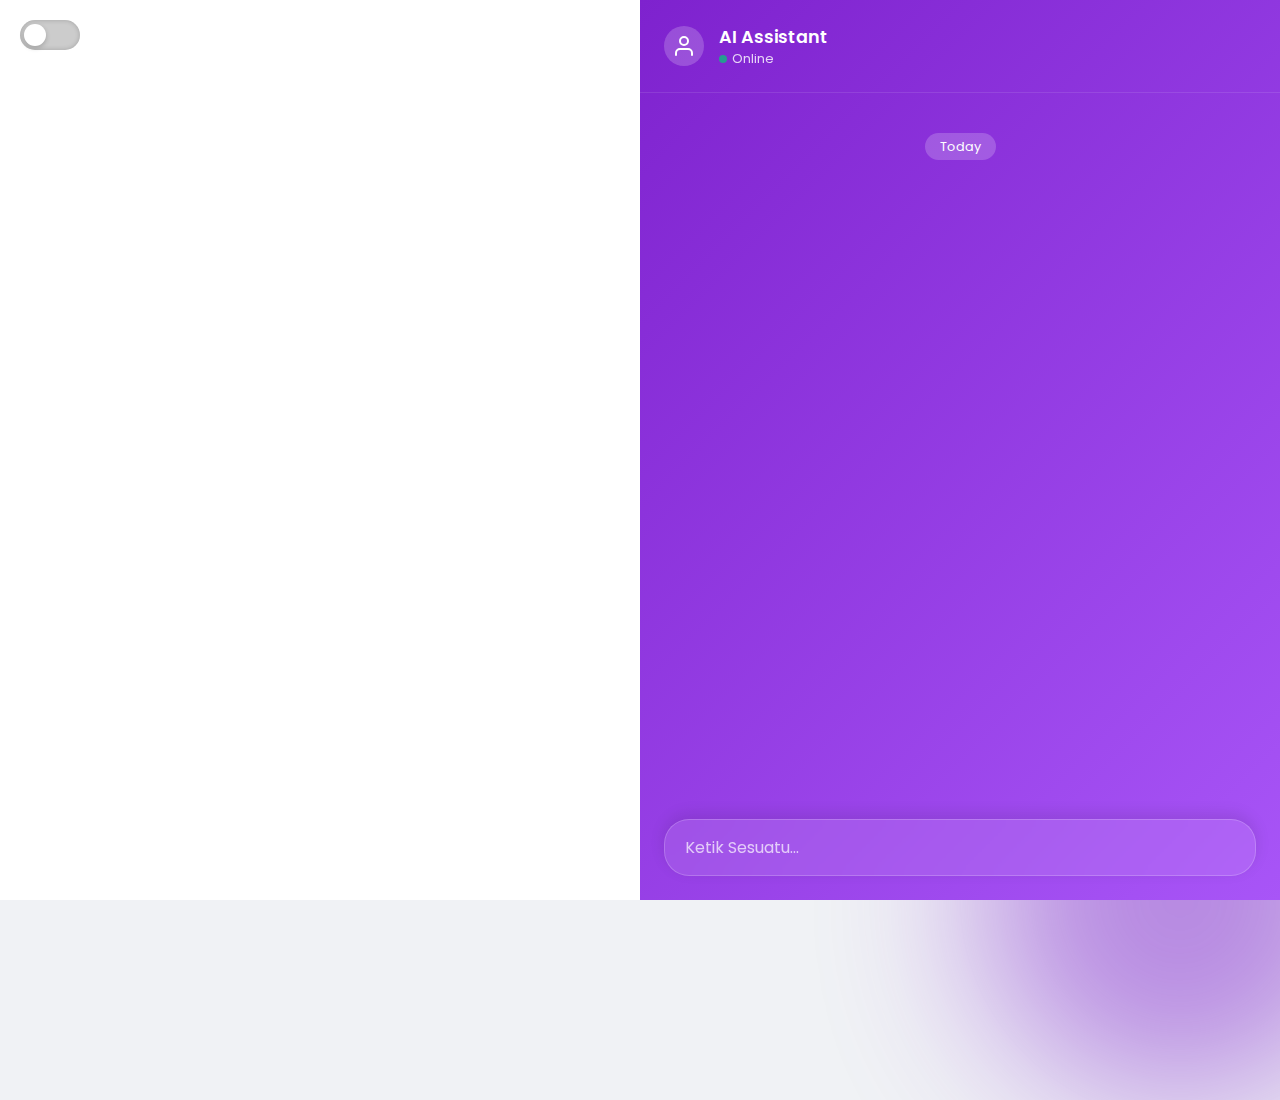
==== commit b0ece724: "Update index.html" ====
--- a/index.html
+++ b/index.html
@@ -104,13 +104,13 @@
                 </div>
                 
                 <div class="chat-input-container">
-                    <button class="chat-option-button">
+<!--                     <button class="chat-option-button">
                         <svg xmlns="http://www.w3.org/2000/svg" width="20" height="20" viewBox="0 0 24 24" fill="none" stroke="currentColor" stroke-width="2" stroke-linecap="round" stroke-linejoin="round">
                             <circle cx="12" cy="12" r="10"></circle>
                             <path d="M12 8v8"></path>
                             <path d="M8 12h8"></path>
                         </svg>
-                    </button>
+                    </button> -->
                     <input type="text" id="mobile-user-input" class="chat-input" placeholder="Ketik Sesuatu...">
 <!--                     <button id="mobile-send-button" class="send-button">
                         <svg xmlns="http://www.w3.org/2000/svg" width="20" height="20" viewBox="0 0 24 24" fill="none" stroke="currentColor" stroke-width="2" stroke-linecap="round" stroke-linejoin="round">
